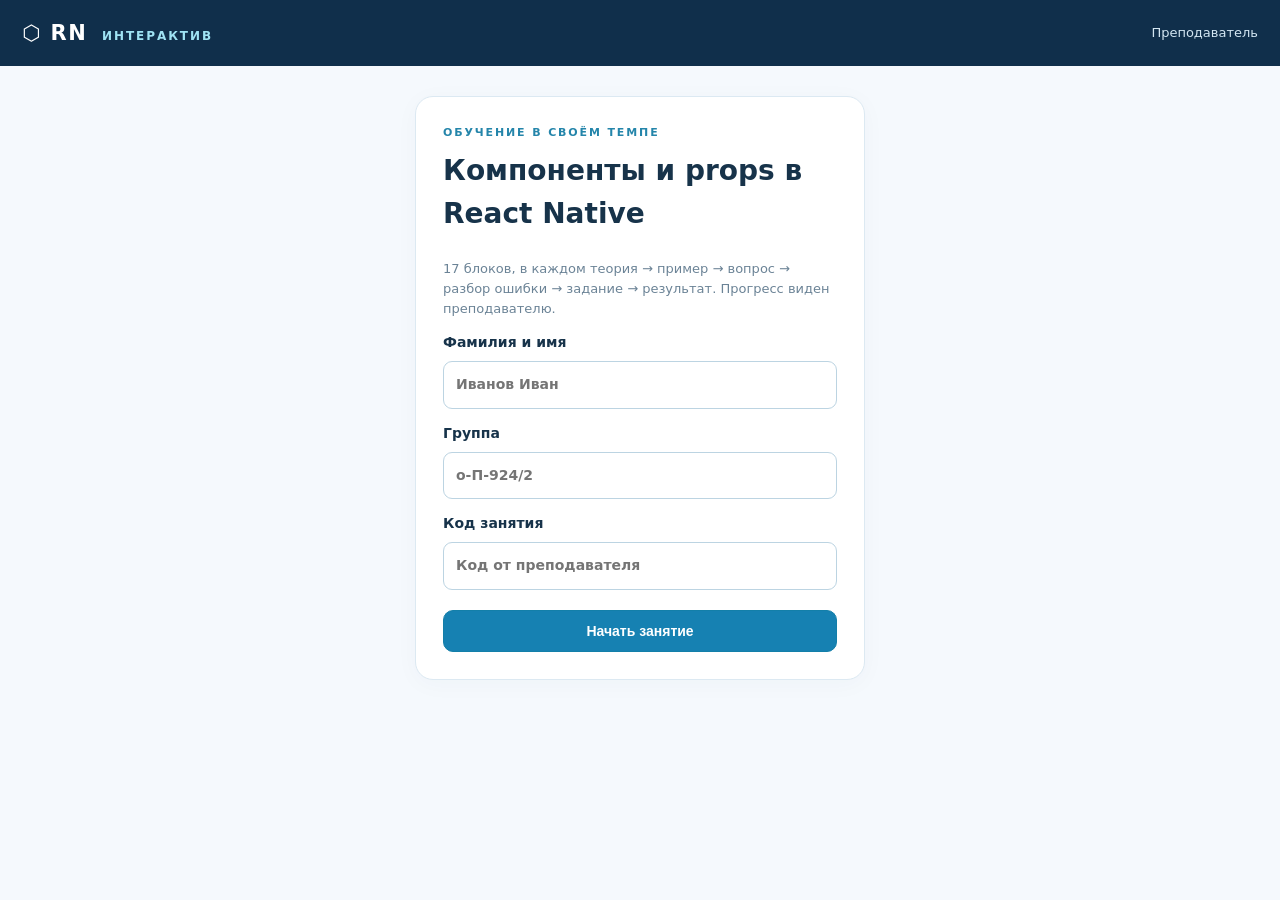
==== public/index.html @ 985e2769 "Add files via upload" ====
<!doctype html><html lang="ru"><head><meta charset="utf-8"><meta name="viewport" content="width=device-width, initial-scale=1"><title>React Native — интерактивный курс</title><link rel="stylesheet" href="styles.css"></head><body><header class="top"><div class="brand">⬡ RN <span>ИНТЕРАКТИВ</span></div><div class="topright"><span id="identity"></span><a href="teacher.html" class="minor">Преподаватель</a></div></header><div id="app"></div><script src="content.js"></script><script src="student.js"></script></body></html>
---- public/styles.css ----
:root{font-family:Inter,system-ui,-apple-system,'Segoe UI',Arial,sans-serif;color:#17334a;background:#f5f9fd;font-size:15px;line-height:1.55}*{box-sizing:border-box}body{margin:0}.top{height:66px;padding:0 max(22px,calc((100% - 1250px)/2));background:#102f4b;color:white;display:flex;justify-content:space-between;align-items:center;gap:15px}.brand{font-weight:850;letter-spacing:.07em;font-size:21px}.brand span{font-size:12px;font-weight:700;letter-spacing:.16em;color:#9fe3f4;margin-left:6px}.topright{display:flex;align-items:center;gap:18px}.minor{color:#d3e6f2;font-size:13px;text-decoration:none}.layout{max-width:1260px;margin:0 auto;display:grid;grid-template-columns:290px minmax(0,1fr);gap:26px;padding:30px 22px}.sidebar{background:white;border:1px solid #d9e7f2;border-radius:19px;padding:21px;align-self:start;position:sticky;top:20px;max-height:calc(100vh - 40px);overflow:auto}.eyebrow{color:#2485aa;font-size:11px;font-weight:850;letter-spacing:.17em;margin:0 0 8px}.sidebar h2{font-size:20px;margin:0 0 8px}.muted,.subnote{color:#6b8396;font-size:13px}.progressline{height:9px;background:#e6f0f8;border-radius:15px;overflow:hidden;margin:15px 0}.progressline>span{background:linear-gradient(90deg,#2b95db,#1cb9b0);height:100%;display:block;transition:width .25s}.navlist{display:grid;gap:4px;margin-top:18px}.navitem{text-align:left;border:0;background:none;border-radius:11px;padding:10px 11px;color:#32536a;cursor:pointer;font-size:13px;display:flex;align-items:center;gap:10px}.navitem.current{background:#e8f5fc;color:#086599;font-weight:750}.navitem.done{color:#07866b}.navnum{flex:none;width:24px;height:24px;border-radius:50%;background:#eaf0f5;text-align:center;line-height:24px;font-size:11px}.navitem.current .navnum{background:#b9e2f6}.content{min-width:0}.hero{background:linear-gradient(120deg,#163f62,#1b7391);color:white;border-radius:20px;padding:29px 34px;margin-bottom:24px}.hero .eyebrow{color:#85deeb}.hero h1{font-size:clamp(23px,3vw,36px);line-height:1.19;margin:0 0 12px}.hero p{max-width:760px}.card{background:#fff;border:1px solid #dce9f2;border-radius:18px;padding:27px;margin-bottom:20px;box-shadow:0 4px 24px #10365108}.stage{display:flex;gap:7px;flex-wrap:wrap;margin-bottom:20px}.stage span{padding:7px 11px;border-radius:30px;background:#e8edf3;color:#6d8190;font-size:12px}.stage .active{background:#d7effe;color:#116b9d;font-weight:800}.stage .done{background:#dcf5eb;color:#087756}.stephead{display:flex;align-items:center;gap:12px;margin:0 0 15px}.stephead b{width:38px;height:38px;border-radius:10px;background:#e4f4fc;color:#096d9d;display:grid;place-items:center}.stephead h2{font-size:24px;line-height:1.25;margin:0}.theory p{margin:12px 0}.theory strong{color:#0d678d}.theory ul{padding-left:24px}.codebox{position:relative;background:#112b43;color:#c6e8f7;padding:21px;border-radius:13px;white-space:pre-wrap;overflow-x:auto;font-size:13px;line-height:1.65;tab-size:2;margin:16px 0;font-family:ui-monospace,SFMono-Regular,Consolas,monospace}.pill{background:#ecf8fb;color:#0b7793;padding:5px 9px;font-size:11px;font-weight:850;border-radius:7px;display:inline-block}.question{font-size:18px;font-weight:750;margin:12px 0 17px}.options{display:grid;gap:9px}.option{border:1px solid #cadfea;border-radius:11px;padding:13px 15px;display:flex;align-items:flex-start;gap:10px;cursor:pointer;background:white}.option:hover{border-color:#4ab2d2}.option input{margin-top:4px}.buttonrow{display:flex;justify-content:space-between;align-items:center;gap:10px;margin-top:25px;flex-wrap:wrap}button{cursor:pointer;border:1px solid #137fa9;background:#1681b2;color:white;padding:12px 19px;font-weight:750;border-radius:10px;font-size:14px}button:hover{filter:brightness(.94)}button:disabled{opacity:.5;cursor:not-allowed}.outline{background:white;color:#147baa;border-color:#afd6e8}.notice{border-radius:11px;padding:13px 15px;margin:15px 0;background:#fff3e6;border:1px solid #f7d2a1;color:#8a4d12}.notice.success{background:#e7f8ef;border-color:#b9e7ca;color:#166c4c}.mistake{border-left:4px solid #eaa65b;background:#fff9f0;padding:16px 21px;border-radius:0 10px 10px 0;margin:13px 0}.taskarea{width:100%;min-height:160px;resize:vertical;border:1px solid #bdd5e2;background:#f8fbfd;border-radius:11px;padding:15px;font:13px/1.65 ui-monospace,monospace;color:#143950}.resultstat{display:grid;grid-template-columns:repeat(3,1fr);gap:10px}.stat{padding:14px;background:#f1f8fc;border-radius:12px}.stat strong{display:block;font-size:25px;color:#0b729d}.stat small{color:#688091}.login{max-width:450px;margin:30px auto}.login h1{margin-top:0;font-size:28px}label{font-weight:650;font-size:14px;display:grid;gap:7px}input,select{border:1px solid #bcd4e2;border-radius:9px;padding:12px;background:white;font:inherit;width:100%;color:#193a52}label+label{margin-top:14px}.login button{width:100%;margin-top:20px}.teacher{max-width:1270px;margin:30px auto;padding:0 22px}.teacher .hero{margin-bottom:20px}.metrics{display:grid;grid-template-columns:repeat(4,1fr);gap:12px;margin-bottom:20px}.metric{background:white;border:1px solid #dce9f2;border-radius:14px;padding:18px}.metric strong{font-size:30px;display:block;color:#106c95}.metric span{color:#637f91;font-size:13px}.toolbar{display:flex;align-items:end;gap:12px;flex-wrap:wrap;margin-bottom:15px}.toolbar label{min-width:190px}.toolbar #search{max-width:320px}.tablewrap{background:white;border:1px solid #dce9f2;border-radius:14px;overflow-x:auto}table{border-collapse:collapse;width:100%;min-width:870px}th,td{text-align:left;border-bottom:1px solid #e7eff5;padding:12px 13px;font-size:13px}th{background:#eef6fa;color:#3d667c;white-space:nowrap}tr:last-child td{border-bottom:0}.status{display:inline-block;padding:4px 9px;border-radius:20px;font-size:11px;background:#e4edf5;color:#57738b}.status.finished{background:#d6f5e5;color:#087449}.status.active{background:#e3f3fc;color:#1577a2}.mini{height:7px;background:#eaf0f5;border-radius:9px;width:100px;overflow:hidden;margin-top:5px}.mini span{height:100%;display:block;background:#20a5ba}.center{text-align:center}.completed{background:linear-gradient(120deg,#e3f9f0,#e6f3fe);border-radius:17px;padding:22px}.completebadge{font-size:50px}.empty{padding:30px;text-align:center;color:#7390a0}@media(max-width:850px){.layout{grid-template-columns:1fr;padding:15px}.sidebar{position:static;max-height:none}.navlist{display:flex;overflow:auto;gap:6px}.navitem{min-width:160px}.hero{padding:22px}.card{padding:20px}.metrics{grid-template-columns:repeat(2,1fr)}.resultstat{grid-template-columns:1fr 1fr}}@media(max-width:480px){.brand span{display:none}.top{padding:0 16px}.metrics{grid-template-columns:1fr 1fr}.card{padding:16px}.stephead h2{font-size:20px}}
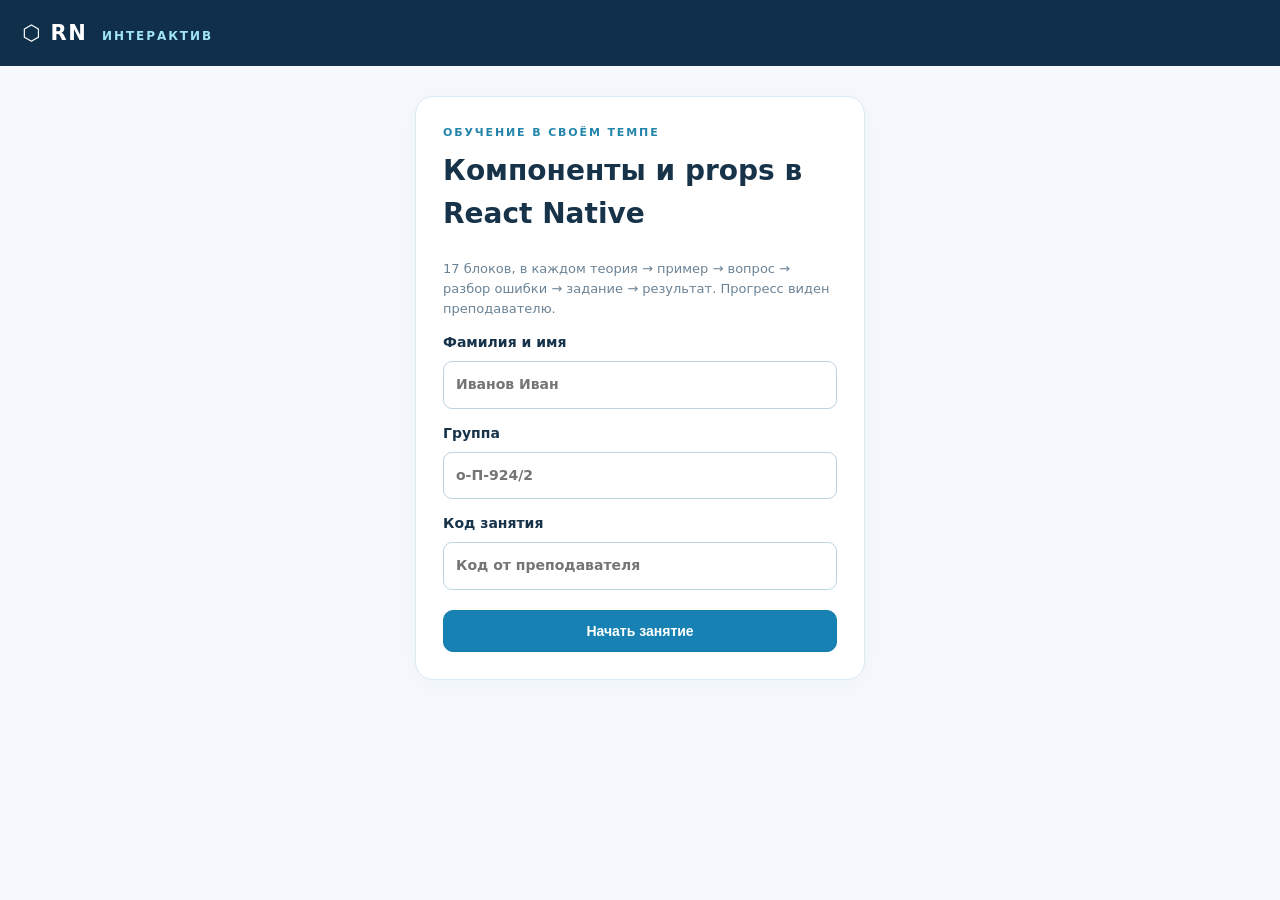
==== commit ee891fed: "Update index.html" ====
--- a/public/index.html
+++ b/public/index.html
@@ -1 +1 @@
-<!doctype html><html lang="ru"><head><meta charset="utf-8"><meta name="viewport" content="width=device-width, initial-scale=1"><title>React Native — интерактивный курс</title><link rel="stylesheet" href="styles.css"></head><body><header class="top"><div class="brand">⬡ RN <span>ИНТЕРАКТИВ</span></div><div class="topright"><span id="identity"></span><a href="teacher.html" class="minor">Преподаватель</a></div></header><div id="app"></div><script src="content.js"></script><script src="student.js"></script></body></html>
+<!doctype html><html lang="ru"><head><meta charset="utf-8"><meta name="viewport" content="width=device-width, initial-scale=1"><title>React Native — интерактивный курс</title><link rel="stylesheet" href="styles.css"></head><body><header class="top"><div class="brand">⬡ RN <span>ИНТЕРАКТИВ</span></div><div class="topright"><span id="identity"></span></div></header><div id="app"></div><script src="content.js"></script><script src="student.js"></script></body></html>
